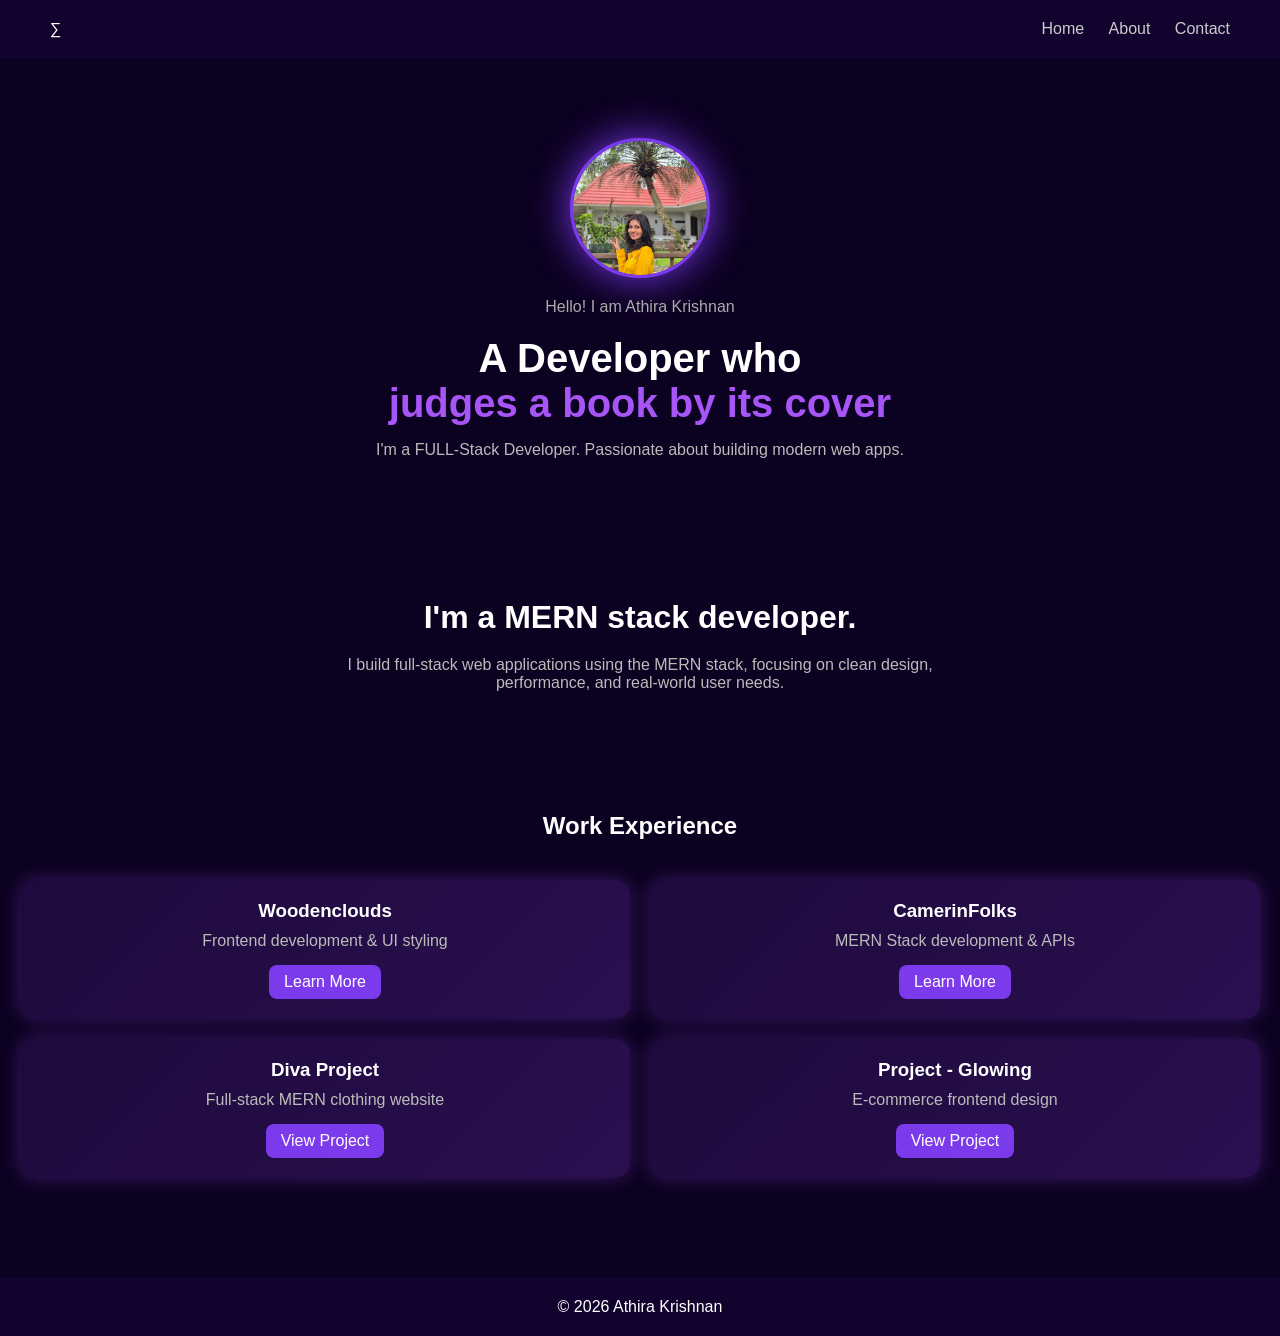
==== index.html @ 4b0e4da5 "initial portfolio" ====
<!doctype html>
<html lang="en">
  <head>
    <meta charset="UTF-8" />
    <meta name="viewport" content="width=device-width, initial-scale=1.0" />
    <title>Portfolio</title>
    <link rel="stylesheet" href="style.css" />
  </head>
  <body>
    <!-- Navbar -->
    <header class="navbar">
      <div class="logo">∑</div>
      <nav>
        <a href="index.html">Home</a>
        <a href="about.html">About</a>
        <a href="contact.html">Contact</a>
      </nav>
    </header>

    <!-- Hero Section -->
    <section class="hero">
      <div class="avatar">
        <img src="images/myohoto.jpeg" alt="Athira Krishnan" />
      </div>

      <p class="intro">Hello! I am Athira Krishnan</p>

      <h1>
        A Developer who <br />
        <span>judges a book by its cover</span>
      </h1>

      <p class="subtext">
        I'm a FULL-Stack Developer. Passionate about building modern web apps.
      </p>
    </section>

    <!-- About -->
    <section class="about">
      <h2>I'm a MERN stack developer.</h2>
      <p>
        I build full-stack web applications using the MERN stack, focusing on
        clean design, performance, and real-world user needs.
      </p>
    </section>

    <!-- Work Section -->
    <section class="work">
      <h2>Work Experience</h2>

            <div class="cards">
            <div class="card">
            <h3>Woodenclouds</h3>
            <p>Frontend development & UI styling</p>
            <a href="wc.html" class="btn">Learn More</a>
           </div>
       
        <div class="card">
          <h3>CamerinFolks</h3>
          <p>MERN Stack development & APIs</p>
          <a href="camerin.html" class="btn">Learn More</a>
        </div>

      <div class="card">
  <h3>Diva Project</h3>
  <p>Full-stack MERN clothing website</p>
  <a href="https://diva-mern-w1ao.vercel.app/" target="_blank" class="btn">
    View Project
  </a>
</div>

        <div class="card">
          <h3>Project - Glowing</h3>
          <p>E-commerce frontend design</p>
           <a href="glowing.html" class="btn">View Project</a>
        </div>
      </div>
    </section>

    <!-- Footer -->
    <footer>
      <p>© 2026 Athira Krishnan</p>
    </footer>
  </body>
</html>
---- style.css ----
/* Reset */
* {
  margin: 0;
  padding: 0;
  box-sizing: border-box;
}

/* Body */
body {
  font-family: Arial, sans-serif;
  background: #0b0120;
  color: white;
}

/* Navbar */
.navbar {
  display: flex;
  justify-content: space-between;
  padding: 20px 50px;
  background: #12032e;
}

.navbar a {
  color: #ccc;
  margin-left: 20px;
  text-decoration: none;
}

.navbar a:hover {
  color: #a855f7;
}

/* Hero */
.hero {
  text-align: center;
  padding: 80px 20px;
}

.avatar {
  width: 120px;
  height: 120px;
  margin: auto;
  border-radius: 50%;
  background: #6d28d9;
  display: flex;
  justify-content: center;
  align-items: center;
  box-shadow: 0 0 40px #7c3aed;
}

.avatar img {
  width: 100%;
  height: 100%;
  border-radius: 50%;
  object-fit: cover;
}
.avatar {
  width: 140px;
  height: 140px;
  margin: auto;
  border-radius: 50%;
  overflow: hidden;
  border: 3px solid #7c3aed;
  box-shadow: 0 0 40px #7c3aed;
}
.intro {
  margin-top: 20px;
  color: #aaa;
}

.hero h1 {
  font-size: 2.5rem;
  margin-top: 20px;
}

.hero span {
  color: #a855f7;
}

.subtext {
  margin-top: 15px;
  color: #bbb;
}

/* About */
.about {
  text-align: center;
  padding: 60px 20px;
}

.about h2 {
  font-size: 2rem;
  margin-bottom: 20px;
}

.about p {
  max-width: 600px;
  margin: auto;
  color: #bbb;
}

/* Work */
.work {
  padding: 60px 20px;
  text-align: center;
}

.cards {
  display: grid;
  grid-template-columns: repeat(2, 1fr);
  gap: 20px;
  margin-top: 40px;
}

.card {
  background: linear-gradient(135deg, #1e0a3c, #2a0f4f);
  padding: 20px;
  border-radius: 15px;
  transition: 0.3s;
  box-shadow: 0 0 20px rgba(168, 85, 247, 0.3);
}

.card:hover {
  transform: translateY(-10px);
  box-shadow: 0 0 30px rgba(168, 85, 247, 0.6);
}

.card h3 {
  margin-bottom: 10px;
}

.card p {
  color: #bbb;
}
.btn {
  display: inline-block;
  margin-top: 15px;
  padding: 8px 15px;
  background: #7c3aed;
  color: white;
  border-radius: 8px;
  text-decoration: none;
  transition: 0.3s;
}

.btn:hover {
  background: #a855f7;
}

/* Footer */
footer {
  text-align: center;
  padding: 20px;
  background: #12032e;
  margin-top: 40px;
}

/* 📱 Responsive */
@media (max-width: 768px) {
  .navbar {
    flex-direction: column;
    align-items: center;
  }

  .cards {
    grid-template-columns: 1fr;
  }

  .hero h1 {
    font-size: 1.8rem;
  }
}
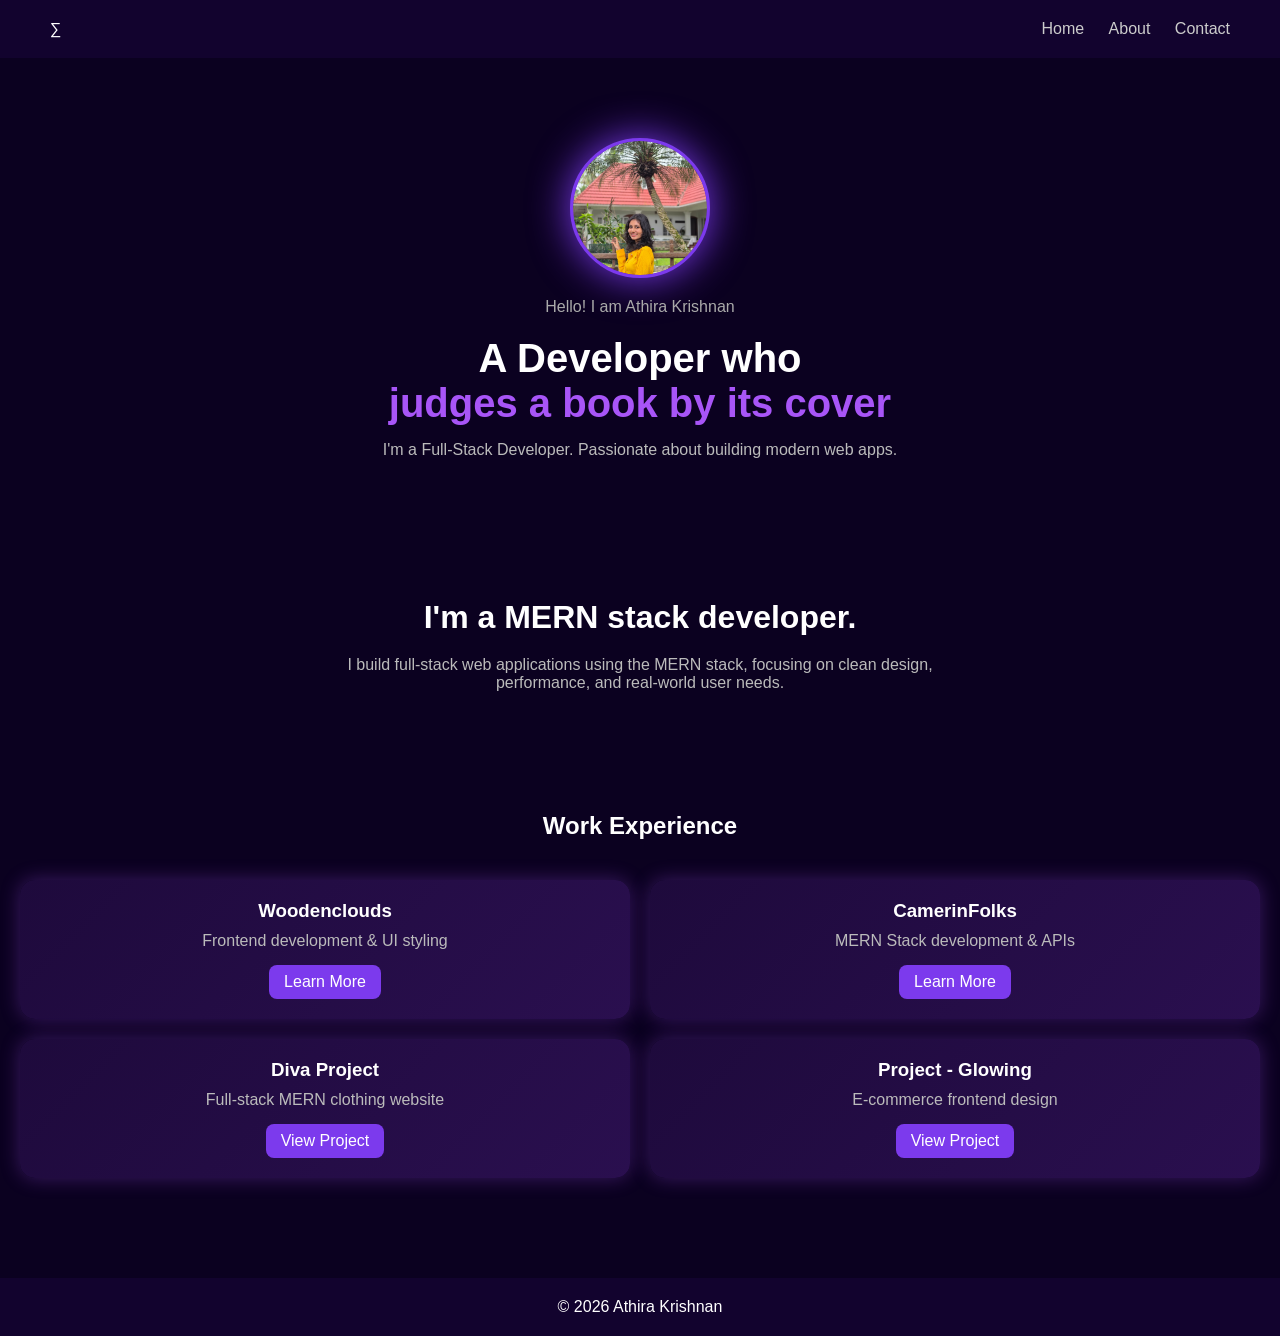
==== commit 0a846bed: "update" ====
--- a/index.html
+++ b/index.html
@@ -31,7 +31,7 @@
       </h1>
 
       <p class="subtext">
-        I'm a FULL-Stack Developer. Passionate about building modern web apps.
+        I'm a Full-Stack Developer. Passionate about building modern web apps.
       </p>
     </section>
 
